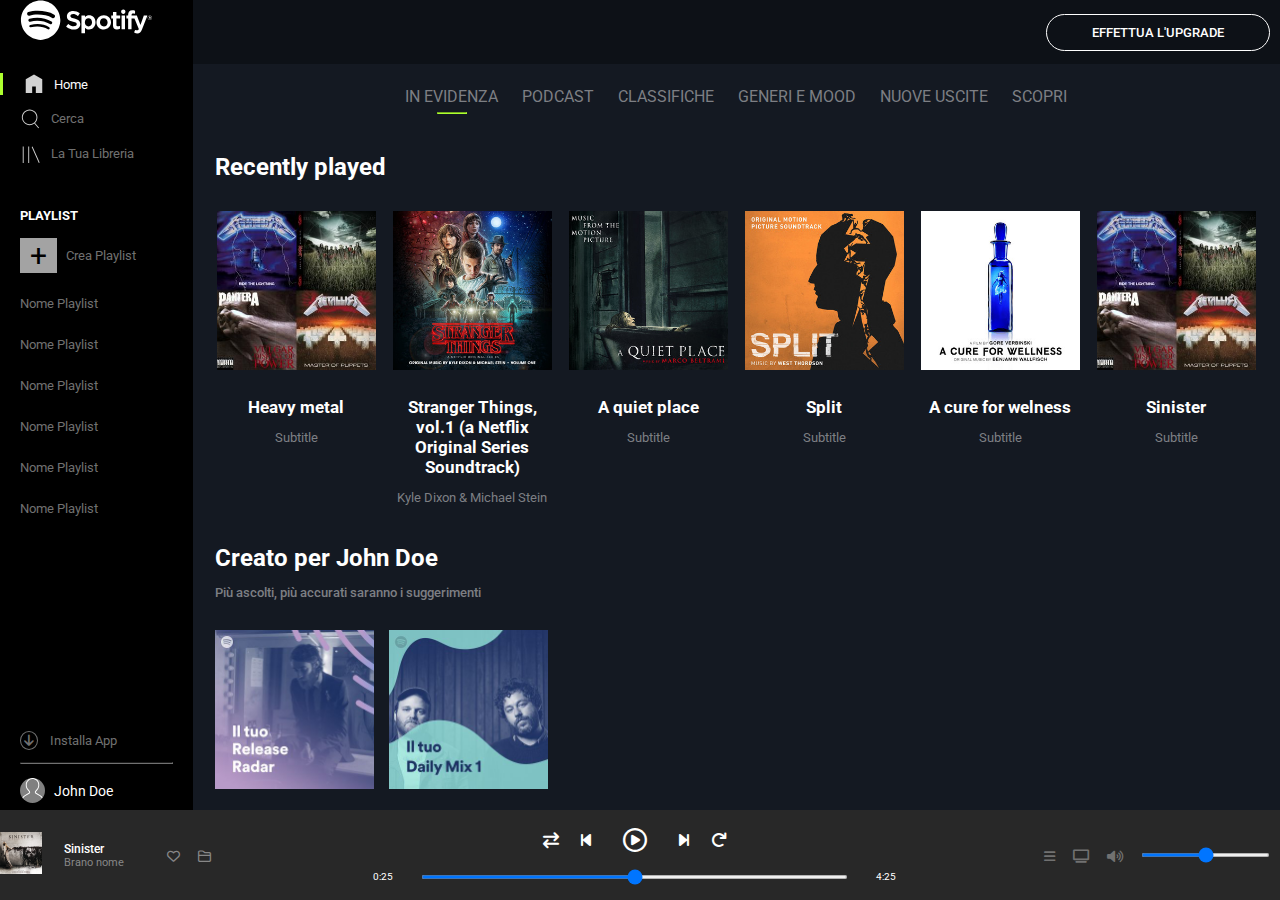
==== index.html @ 76e9d9fd "add Footer" ====
<!DOCTYPE html>
<html lang="en">

<head>
    <meta charset="UTF-8">
    <meta http-equiv="X-UA-Compatible" content="IE=edge">
    <meta name="viewport" content="width=device-width, initial-scale=1.0">
    <title>Spotify Web</title>
    <!-- css -->
    <link rel="stylesheet" href="./assets/css/style.css">
    <!-- google fonts -->
    <link rel="preconnect" href="https://fonts.googleapis.com">
    <link rel="preconnect" href="https://fonts.gstatic.com" crossorigin>
    <link href="https://fonts.googleapis.com/css2?family=Roboto:wght@400;500;700&display=swap" rel="stylesheet">
    <!-- font awesome -->
    <link rel="stylesheet" href="https://cdnjs.cloudflare.com/ajax/libs/font-awesome/6.0.0/css/all.min.css" integrity="sha512-9usAa10IRO0HhonpyAIVpjrylPvoDwiPUiKdWk5t3PyolY1cOd4DSE0Ga+ri4AuTroPR5aQvXU9xC6qOPnzFeg==" crossorigin="anonymous" referrerpolicy="no-referrer"
    />
</head>

<body>

    <main id="site_main" class="d-flex">
        <aside class="aside-left d-flex">
            <a class="logo m-b30 p-lr-20 p-t20" href="#">
                <img src="./assets/img/logo.svg" alt="Logo Spotify">
            </a>
            <!-- /.logo -->
            <nav class="left-nav m-b30 ">
                <a id="here" class="left-home p-lr-20 d-flex" href="#">
                    <img src="./assets/img/home.svg" alt="Image Home">
                    <span>Home</span>
                </a>
                <a class="left-search p-lr-20 d-flex" href="#">
                    <img src="./assets/img/search.svg" alt="Image Search">
                    <span>Cerca</span>
                </a>
                <a class="left-library p-lr-20 d-flex" href="#">
                    <img src="./assets/img/libreria.svg" alt="Image Search">
                    <span>La tua libreria</span>
                </a>
            </nav>
            <!-- /.nav-left m-b30 -->
            <section class="add-playlist p-lr-20 d-flex">
                <h3>Playlist</h3>
                <a class="plus d-flex" href="#">
                    <span class="plus-false">+</span>
                    <span>Crea Playlist</span>
                </a>
            </section>
            <!-- /.add-playlist -->
            <div class="playlist p-lr-20 d-flex">
                <a href="#" class="name-playlist">
                    Nome Playlist
                </a>
                <a href="#" class="name-playlist">
                    Nome Playlist
                </a>
                <a href="#" class="name-playlist">
                    Nome Playlist
                </a>
                <a href="#" class="name-playlist">
                    Nome Playlist
                </a>
                <a href="#" class="name-playlist">
                    Nome Playlist
                </a>
                <a href="#" class="name-playlist">
                    Nome Playlist
                </a>
            </div>
            <!-- /.playlist -->
            <div class="user p-lr-20">
                <div class="instal">
                    <a href="#">
                        <i class="fa-solid fa-arrow-down"></i>
                        <span>Installa app</span>
                    </a>
                </div>
                <!-- /.instal -->
                <hr>
                <div class="account d-flex">
                    <img src="./assets/img/profile.svg" alt="Immagine account">
                    <span id="account-name">John Doe</span>
                </div>
                <!-- /.account -->

            </div>
            <!-- /.user -->
        </aside>
        <!-- /#aside-left -->

        <div class="container d-flex">
            <div class="upgrade d-flex">
                <a class="btn-upgrade" href="#">
                    Effettua l'upgrade
                </a>
            </div>
            <!-- /.upgrade -->
            <nav class="nav-content d-flex">
                <a href="#" class="d-flex">
                    in evidenza
                    <hr class="hr-active">
                </a>
                <a href="#">podcast</a>
                <a href="#">classifiche</a>
                <a href="#">Generi e mood</a>
                <a href="#">nuove uscite</a>
                <a href="#">scopri</a>
            </nav>
            <!-- /.nav-content -->
            <div class="container-card">
                <section class="recently">
                    <h2>Recently played</h2>
                    <div class="cards d-flex">
                        <div class="card d-flex">
                            <a class="img-card">
                                <img src="./assets/img/metal_lifting.jpg" alt="Albums heavy Metal">
                            </a>
                            <h4>Heavy metal</h4>
                            <span class="artist">Subtitle</span>
                        </div>
                        <!-- /.card -->
                        <div class="card d-flex">
                            <a class="img-card">
                                <img src="./assets/img/stranger.jpeg" alt="Album Stranger things">
                            </a>
                            <h4>Stranger Things, vol.1 (a Netflix Original Series Soundtrack)</h4>
                            <span class="artist">Kyle Dixon & Michael Stein</span>
                        </div>
                        <!-- /.card -->
                        <div class="card d-flex">
                            <a class="img-card">
                                <img src="./assets/img/aquietplace.jpeg" alt="Album Quet place">
                            </a>
                            <h4>A quiet place</h4>
                            <span class="artist">Subtitle</span>
                        </div>
                        <!-- /.card -->
                        <div class="card d-flex">
                            <a class="img-card">
                                <img src="./assets/img/split.jpeg" alt="Album Split">
                            </a>
                            <h4>Split</h4>
                            <span class="artist">Subtitle</span>
                        </div>
                        <!-- /.card -->
                        <div class="card d-flex">
                            <a class="img-card">
                                <img src="./assets/img/cure.jpeg" alt="Albume A cure for Welness">
                            </a>
                            <h4>A cure for welness</h4>
                            <span class="artist">Subtitle</span>
                        </div>
                        <!-- /.card -->
                        <div class="card d-flex">
                            <a class="img-card">
                                <img src="./assets/img/metal_lifting.jpg" alt="Album Sinister">
                            </a>
                            <h4>Sinister</h4>
                            <span class="artist">Subtitle</span>
                        </div>
                        <!-- /.card -->
                    </div>
                    <!-- /.cards -->
                </section>
                <!-- /.recently -->
                <section class="for-you">
                    <h2>Creato per John Doe </h2>
                    <div class="description">Più ascolti, più accurati saranno i suggerimenti</div>
                    <!-- /.description -->
                    <div class="cards d-flex">
                        <div class="card d-flex">
                            <a class="img-card">
                                <img src="./assets/img/radar.jpeg" alt="Album Radar">
                            </a>
                            <h4>Release Radar</h4>
                        </div>
                        <!-- /.card -->
                        <div class="card d-flex">
                            <a class="img-card">
                                <img src="./assets/img/mixdaily.jpeg" alt="Album Daily mix">
                            </a>
                            <h4>Daily Mix 1</h4>
                        </div>
                        <!-- /.card -->
                    </div>
                    <!-- /.cards -->
                </section>
                <!-- /.for you -->
                <section class="artist">
                    <h2>Artisti più popolari </h2>
                    <div class="description">Più ascolti, più accurati saranno i suggerimenti</div>
                    <!-- /.description -->
                    <div class="cards d-flex">
                        <div class="card d-flex">
                            <a class="img-card">
                                <img src="./assets/img/youg.jpeg" alt="Album Lana del Rey">
                            </a>
                            <h4>Release Radar</h4>
                        </div>
                        <!-- /.card -->
                        <div class="card d-flex">
                            <a class="img-card">
                                <img src="./assets/img/einaudi.jpeg" alt="Album Ludovico Einaudi">
                            </a>
                            <h4>Daily Mix 1</h4>
                        </div>
                        <!-- /.card -->
                    </div>
                    <!-- /.cards -->
                </section>
                <!-- /.artist -->
            </div>
            <!-- /.container-card -->







        </div>
        <!-- /#container -->
    </main>
    <!-- /#site_main -->

    <footer id="site_footer" class="d-flex">
        <div class="left-album d-flex">
            <a href="#" class="img-album">
                <img src="./assets/img/sinister.jpeg" alt="Album sinister">
            </a>

            <div class="track-album">
                <a href="#" class="name-album">Sinister</a>
                <a href="#" class="track-name">Brano nome</a>
            </div>

            <div class="icon-album">
                <a href="#">
                    <i class="fa-regular fa-heart"></i>
                </a>
                <a href="#">
                    <i class="fa-regular fa-folder"></i>
                </a>

            </div>

        </div>
        <!-- /.album d-flex -->

        <div class="input-track d-flex">
            <div class="player d-flex">
                <a href="#">
                    <i class="fa-solid fa-arrow-right-arrow-left"></i>
                </a>
                <a href="#">
                    <i class="fa-solid fa-backward-step"></i>
                </a>
                <a href="#" class="play">
                    <i class="fa-regular fa-circle-play"></i>
                </a>
                <a href="#">
                    <i class="fa-solid fa-forward-step"></i>
                </a>
                <a href="#">
                    <i class="fa-solid fa-arrow-rotate-right"></i>
                </a>
            </div>
            <!-- /.player -->
            <div class="time d-flex">
                <span class="white">0:25</span>
                <input type="range" min="2" max="427">
                <span class="white">4:25</span>
            </div>
            <!-- /.time -->
        </div>
        <!-- /.input-track -->

        <div class="right-menu d-flex">
            <a href="#">
                <i class="fa-solid fa-bars"></i>
            </a>
            <a href="#">
                <i class="fa-solid fa-tv"></i>
            </a>
            <a href="#">
                <i class="fa-solid fa-volume-high"></i>
            </a>
            <input type="range" min="0" max="100">

        </div>
        <!-- /.audio-screen -->



    </footer>
    <!-- /#site_footer -->
</body>

</html>
---- assets/css/style.css ----
/* #region common */

* {
    margin: 0;
    padding: 0;
    box-sizing: border-box;
}

body {
    font-family: 'Roboto', sans-serif;
}

img {
    max-width: 100%;
}

a {
    text-decoration: none;
}

:root {
    --black: #000000;
    --white: #FFFFFF;
    --secondary-white: #FBFBFB;
    --bg-main: #141922;
    --bg-footer: #282828;
    --account-grey: #808080;
    --footer-grey: #878787;
    --dark-grey: #7D7F84;
    --mid-grey: #717171;
    --grey: #A3A3A3;
    --light-grey: #D2D2D2;
    --active-green: #ADFF2F;
    --range-bar: #5A5A5A;
    --ranged-bar: #C1C1C1;
}


/* #endregion common */


/* #region utility */

.d-flex {
    display: flex;
}

.m-b30 {
    margin-bottom: 30px;
}

.p-t20 {
    padding-top: 20px;
}

.p-lr-20 {
    padding: 0 20px;
}

.white {
    color: var(--white);
}


/* #endregion utility */


/* #region main */

#site_main {
    background-color: var(--bg-main);
    width: 100%;
    height: calc(100vh - 90px);
}


/* #region aside */

.aside-left {
    background-color: var(--black);
    font-size: 0.81rem;
    width: 227px;
    height: 100%;
    flex-direction: column;
    position: relative;
}

.aside-left h3 {
    color: var(--white);
    font-size: 0.813rem;
    text-transform: uppercase;
    margin-bottom: 15px;
}

.aside-left span {
    color: var(--mid-grey);
    margin-left: 0.56rem;
    text-transform: capitalize;
}


/* #region left-nav */

#here {
    border-left: 3px solid var(--active-green);
}

#here>img {
    color: var(--light-grey);
}

#here>span {
    color: var(--secondary-white);
}

.aside-left>.logo>img {
    width: auto;
    height: 2.5rem;
}

.left-nav {
    flex-direction: column;
}

.left-nav img {
    width: auto;
    height: 1.375rem;
}

.left-nav a {
    margin-bottom: 0.81rem;
    align-items: center;
    text-decoration: none;
}


/* #endregion left-nav */


/* #region playlist */

.add-playlist,
.playlist {
    flex-direction: column;
    text-transform: capitalize;
}

.add-playlist a,
.playlist a {
    color: var(--mid-grey);
    text-decoration: none;
}

.add-playlist>.plus {
    align-items: center;
    margin-bottom: 23px;
}

.add-playlist .plus-false {
    margin: 0;
    background-color: var(--grey);
    color: black;
    font-size: 1.875rem;
    padding: 0px 10px;
}

.playlist {
    overflow: auto;
}

.name-playlist {
    margin-bottom: 26px;
}


/* #endregion playlist */


/* #region user */

.user {
    align-self: stretch;
    margin-top: auto;
    padding-bottom: 7px;
}

.user hr {
    height: 1px;
    border-color: var(--mid-grey);
    margin: 12px 0 14px
}

.user .instal a>i {
    color: var(--mid-grey);
    border: 1px solid var(--mid-grey);
    border-radius: 50%;
    padding: 3px 3px 1px
}

.account {
    align-items: center;
}

#account-name {
    font-size: 0.875rem;
    color: var(--white);
}

.account img {
    height: 25px;
    width: 25px;
    background-color: var(--account-grey);
    border-radius: 50%;
}


/* #endregion user */


/* #endregion aside */


/* #region container */

.container {
    width: 100%;
    height: 100%;
    flex-direction: column;
}

.container a {
    color: var(--dark-grey);
}

.nav-content {
    margin-bottom: 39px;
    justify-content: center;
    column-gap: 24px;
    text-transform: uppercase;
}

.nav-content>a.d-flex {
    flex-direction: column;
}

.hr-active {
    border-color: var(--active-green);
    width: 30px;
    height: 2px;
    align-self: center;
    margin-top: 6px;
}

.container-card {
    padding: 0 22px;
    overflow-y: auto;
}

.container-card>section {
    margin-bottom: 39px;
}

.recently h2 {
    color: var(--white);
    font-size: 1.5rem;
    font-weight: 700;
    margin-bottom: 30px;
}

.cards {
    width: 100%;
    height: 100%;
    flex-wrap: wrap;
    justify-content: space-evenly;
    column-gap: 15px;
}

.card {
    width: calc(100% / 6 - 15px);
    flex-direction: column;
    align-items: center;
}

.card img {
    margin-bottom: 23px;
}

.card>h4 {
    color: var(--white);
    font-size: 1.063rem;
    font-weight: 700;
    margin-bottom: 13px;
    text-align: center;
}

.card>span {
    color: var(--dark-grey);
    font-size: 0.813rem;
}

.for-you>.cards,
.artist>.cards {
    justify-content: flex-start;
}

.for-you h2,
.artist h2 {
    color: var(--white);
    font-size: 1.5rem;
    font-weight: 700;
    margin-bottom: 13px;
}

.description {
    color: var(--dark-grey);
    font-size: 0.813rem;
    font-weight: 500;
    margin-bottom: 30px;
}

.artist .card img {
    border-radius: 50%;
}


/* #endregion container */


/* #region upgrade */

.upgrade {
    width: 100%;
    height: 93px;
    background-color: rgba(00, 00, 00, 0.3);
    padding: 10px;
    flex-direction: row-reverse;
    align-items: center;
    margin-bottom: 23px;
}

.upgrade>a {
    color: var(--white);
    text-decoration: none;
    text-transform: uppercase;
    border: 1px solid var(--white);
    border-radius: 25px;
    padding: 10px 45px;
    font-size: 0.813rem;
    font-weight: 500;
}


/* #endregion upgrade */


/* #endregion main */


/* #region footer */

#site_footer {
    background-color: var(--bg-footer);
    width: 100%;
    height: 90px;
    position: fixed;
    left: 0;
    bottom: 0;
    justify-content: space-between;
    align-items: center;
}


/* #endregion footer */


/* #region album */

.left-album {
    align-items: center;
    height: 100%;
}

.left-album img {
    width: auto;
    height: 42px;
    margin-right: 22px;
}

.left-album i {
    color: var(--footer-grey);
    font-size: 13px;
    margin-right: 14px;
}

.track-album {
    margin-right: 43px;
}

.track-album a {
    display: block
}

.left-album .name-album {
    color: var(--white);
    font-size: 0.75rem;
    font-weight: 500;
}

.left-album .track-name {
    color: var(--footer-grey);
    font-size: 0.688rem;
}


/* #endregion album */


/* #region input-track */

.input-track {
    height: 100%;
    flex-direction: column;
    justify-content: space-evenly;
    align-items: center;
}

.player {
    color: var(--white);
    column-gap: 22px;
    font-size: 1rem;
    align-items: center;
}

.player i {
    color: var(--white);
}

.player .play i {
    font-size: 1.5rem;
    margin: 0 10px;
}

.time {
    align-items: center;
}

.time span {
    font-size: 0.625rem;
}

.time input {
    width: 427px;
    height: 4px;
    margin: 0 28px;
    cursor: pointer;
    /* appearance: none; */
    /* background-color: var(--range-bar); */
    /* color: var(--ranged-bar); */
    border-radius: 10px;
}

.right-menu {
    height: 100%;
    padding-right: 10px;
    align-items: center;
}

.right-menu i {
    color: var(--mid-grey);
    margin-right: 18px;
    font-size: 13px;
}

.right-menu input {
    height: 4px;
}


/* input [type="range"]::-webkit-scrollbar {
    height: 4px;
    appearance: none;
}

input [type="range"]::-webkit-scrollbar-track {
    background-color: var(--account-grey);
    appearance: none;
}

input [type="range"]::-webkit-scrollbar-thumb {
    box-shadow: inset 0 0 6px rgba(0, 0, 0, 0.3);
    appearance: none;
} */


/* #endregion input-track */
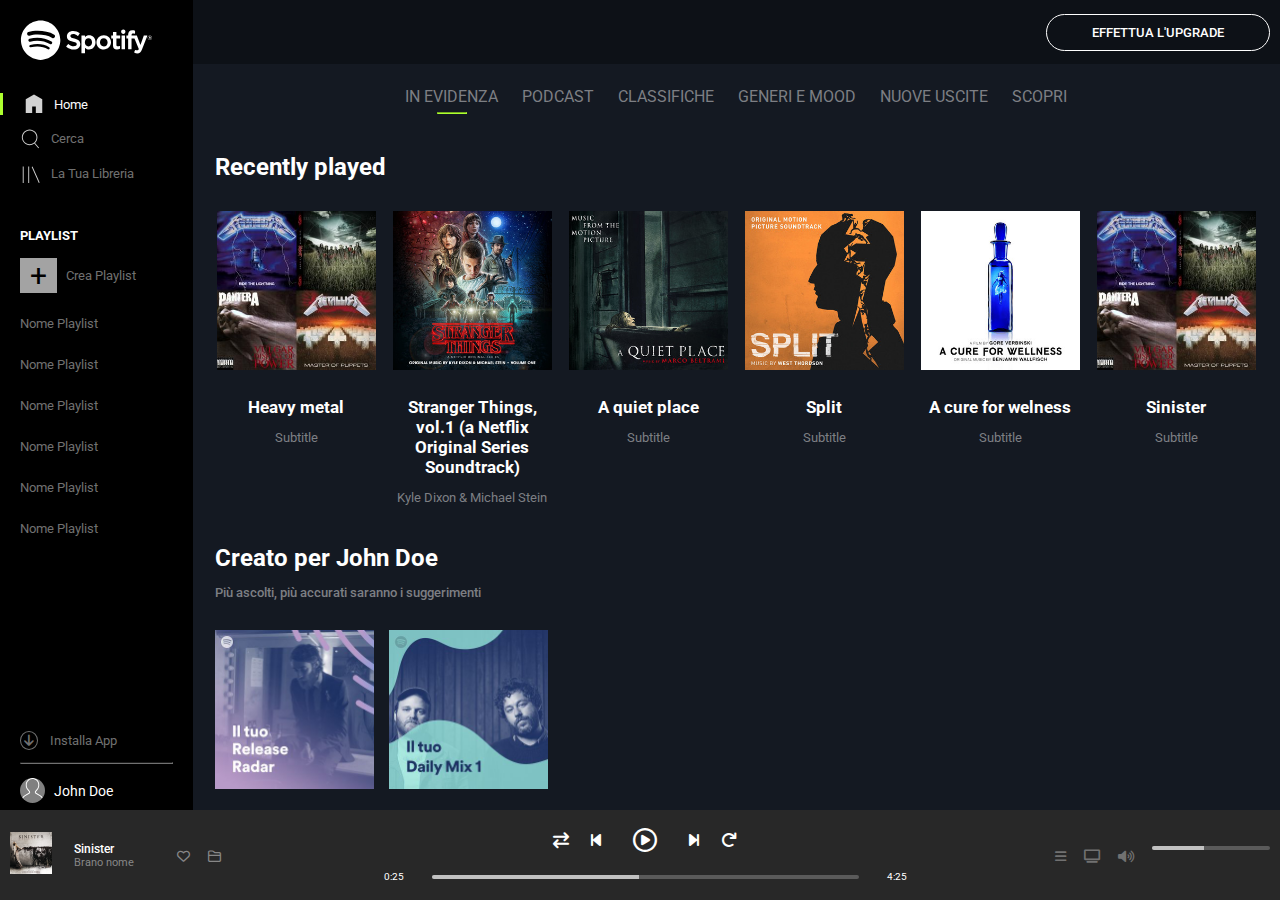
==== commit 4e2163a3: "Add card hover" ====
--- a/index.html
+++ b/index.html
@@ -21,7 +21,7 @@
 
     <main id="site_main" class="d-flex">
         <aside class="aside-left d-flex">
-            <a class="logo m-b30 p-lr-20 p-t20" href="#">
+            <a class="logo m-b30 p-lr-20 m-t20" href="#">
                 <img src="./assets/img/logo.svg" alt="Logo Spotify">
             </a>
             <!-- /.logo -->
@@ -115,6 +115,9 @@
                         <div class="card d-flex">
                             <a class="img-card">
                                 <img src="./assets/img/metal_lifting.jpg" alt="Albums heavy Metal">
+                                <div class="card-hover">
+                                    <i class="fa-regular fa-circle-play"></i>
+                                </div>
                             </a>
                             <h4>Heavy metal</h4>
                             <span class="artist">Subtitle</span>
@@ -123,6 +126,9 @@
                         <div class="card d-flex">
                             <a class="img-card">
                                 <img src="./assets/img/stranger.jpeg" alt="Album Stranger things">
+                                <div class="card-hover">
+                                    <i class="fa-regular fa-circle-play"></i>
+                                </div>
                             </a>
                             <h4>Stranger Things, vol.1 (a Netflix Original Series Soundtrack)</h4>
                             <span class="artist">Kyle Dixon & Michael Stein</span>
@@ -131,6 +137,9 @@
                         <div class="card d-flex">
                             <a class="img-card">
                                 <img src="./assets/img/aquietplace.jpeg" alt="Album Quet place">
+                                <div class="card-hover">
+                                    <i class="fa-regular fa-circle-play"></i>
+                                </div>
                             </a>
                             <h4>A quiet place</h4>
                             <span class="artist">Subtitle</span>
@@ -139,6 +148,9 @@
                         <div class="card d-flex">
                             <a class="img-card">
                                 <img src="./assets/img/split.jpeg" alt="Album Split">
+                                <div class="card-hover">
+                                    <i class="fa-regular fa-circle-play"></i>
+                                </div>
                             </a>
                             <h4>Split</h4>
                             <span class="artist">Subtitle</span>
@@ -147,6 +159,9 @@
                         <div class="card d-flex">
                             <a class="img-card">
                                 <img src="./assets/img/cure.jpeg" alt="Albume A cure for Welness">
+                                <div class="card-hover">
+                                    <i class="fa-regular fa-circle-play"></i>
+                                </div>
                             </a>
                             <h4>A cure for welness</h4>
                             <span class="artist">Subtitle</span>
@@ -155,6 +170,9 @@
                         <div class="card d-flex">
                             <a class="img-card">
                                 <img src="./assets/img/metal_lifting.jpg" alt="Album Sinister">
+                                <div class="card-hover">
+                                    <i class="fa-regular fa-circle-play"></i>
+                                </div>
                             </a>
                             <h4>Sinister</h4>
                             <span class="artist">Subtitle</span>
@@ -172,6 +190,9 @@
                         <div class="card d-flex">
                             <a class="img-card">
                                 <img src="./assets/img/radar.jpeg" alt="Album Radar">
+                                <div class="card-hover">
+                                    <i class="fa-regular fa-circle-play"></i>
+                                </div>
                             </a>
                             <h4>Release Radar</h4>
                         </div>
@@ -179,6 +200,9 @@
                         <div class="card d-flex">
                             <a class="img-card">
                                 <img src="./assets/img/mixdaily.jpeg" alt="Album Daily mix">
+                                <div class="card-hover">
+                                    <i class="fa-regular fa-circle-play"></i>
+                                </div>
                             </a>
                             <h4>Daily Mix 1</h4>
                         </div>
@@ -194,14 +218,20 @@
                     <div class="cards d-flex">
                         <div class="card d-flex">
                             <a class="img-card">
-                                <img src="./assets/img/youg.jpeg" alt="Album Lana del Rey">
+                                <img class="radius" src="./assets/img/youg.jpeg" alt="Album Lana del Rey">
+                                <div class="card-hover radius">
+                                    <i class="fa-regular fa-circle-play"></i>
+                                </div>
                             </a>
                             <h4>Release Radar</h4>
                         </div>
                         <!-- /.card -->
                         <div class="card d-flex">
                             <a class="img-card">
-                                <img src="./assets/img/einaudi.jpeg" alt="Album Ludovico Einaudi">
+                                <img class="radius" src="./assets/img/einaudi.jpeg" alt="Album Ludovico Einaudi">
+                                <div class="card-hover radius">
+                                    <i class="fa-regular fa-circle-play"></i>
+                                </div>
                             </a>
                             <h4>Daily Mix 1</h4>
                         </div>
@@ -212,13 +242,6 @@
                 <!-- /.artist -->
             </div>
             <!-- /.container-card -->
-
-
-
-
-
-
-
         </div>
         <!-- /#container -->
     </main>
@@ -269,7 +292,8 @@
             <!-- /.player -->
             <div class="time d-flex">
                 <span class="white">0:25</span>
-                <input type="range" min="2" max="427">
+                <div class="timeline"></div>
+                <input class="range" type="range" min="2" max="427">
                 <span class="white">4:25</span>
             </div>
             <!-- /.time -->
@@ -286,7 +310,7 @@
             <a href="#">
                 <i class="fa-solid fa-volume-high"></i>
             </a>
-            <input type="range" min="0" max="100">
+            <input class="range" type="range" min="0" max="100">
 
         </div>
         <!-- /.audio-screen -->
--- a/assets/css/style.css
+++ b/assets/css/style.css
@@ -49,8 +49,8 @@
     margin-bottom: 30px;
 }
 
-.p-t20 {
-    padding-top: 20px;
+.m-t20 {
+    margin-top: 20px;
 }
 
 .p-lr-20 {
@@ -59,6 +59,10 @@
 
 .white {
     color: var(--white);
+}
+
+.radius {
+    border-radius: 50%;
 }
 
 
@@ -281,10 +285,6 @@
     align-items: center;
 }
 
-.card img {
-    margin-bottom: 23px;
-}
-
 .card>h4 {
     color: var(--white);
     font-size: 1.063rem;
@@ -316,10 +316,6 @@
     font-size: 0.813rem;
     font-weight: 500;
     margin-bottom: 30px;
-}
-
-.artist .card img {
-    border-radius: 50%;
 }
 
 
@@ -353,6 +349,37 @@
 /* #endregion upgrade */
 
 
+/* #regione hover */
+
+.card a {
+    position: relative;
+    display: block;
+    margin-bottom: 23px;
+}
+
+.card-hover {
+    display: flex;
+    color: white;
+    font-size: 40px;
+    background-color: rgba(00, 00, 00, 0.4);
+    position: absolute;
+    top: 0;
+    left: 0;
+    width: 100%;
+    height: 100%;
+    visibility: hidden;
+    justify-content: center;
+    align-items: center;
+}
+
+.card:hover .card-hover {
+    visibility: visible;
+}
+
+
+/* #endregione hover */
+
+
 /* #endregion main */
 
 
@@ -362,6 +389,7 @@
     background-color: var(--bg-footer);
     width: 100%;
     height: 90px;
+    padding: 0 10px;
     position: fixed;
     left: 0;
     bottom: 0;
@@ -448,18 +476,37 @@
     font-size: 0.625rem;
 }
 
+.timeline {
+    width: 100%;
+    position: absolute;
+}
+
 .time input {
     width: 427px;
+    margin: 0 28px;
+}
+
+.range {
+    width: 100%;
     height: 4px;
-    margin: 0 28px;
-    cursor: pointer;
-    /* appearance: none; */
-    /* background-color: var(--range-bar); */
-    /* color: var(--ranged-bar); */
-    border-radius: 10px;
-}
-
-.right-menu {
+    -webkit-appearance: none;
+    background: #5A5A5A;
+    outline: none;
+    border-radius: 15px;
+    overflow: hidden;
+    box-shadow: inset 10 10 10px rgba(0, 0, 0, 1);
+}
+
+.range::-webkit-slider-thumb {
+    -webkit-appearance: none;
+    width: 0px;
+    height: 0px;
+    border-radius: 50%;
+    border: 4px solid trasparent;
+    box-shadow: -407px 0 0 400px #C1C1C1;
+}
+
+.range::-webkit-slider-runnable-track .right-menu {
     height: 100%;
     padding-right: 10px;
     align-items: center;
@@ -472,24 +519,8 @@
 }
 
 .right-menu input {
-    height: 4px;
-}
-
-
-/* input [type="range"]::-webkit-scrollbar {
-    height: 4px;
-    appearance: none;
-}
-
-input [type="range"]::-webkit-scrollbar-track {
-    background-color: var(--account-grey);
-    appearance: none;
-}
-
-input [type="range"]::-webkit-scrollbar-thumb {
-    box-shadow: inset 0 0 6px rgba(0, 0, 0, 0.3);
-    appearance: none;
-} */
+    width: 118px;
+}
 
 
 /* #endregion input-track */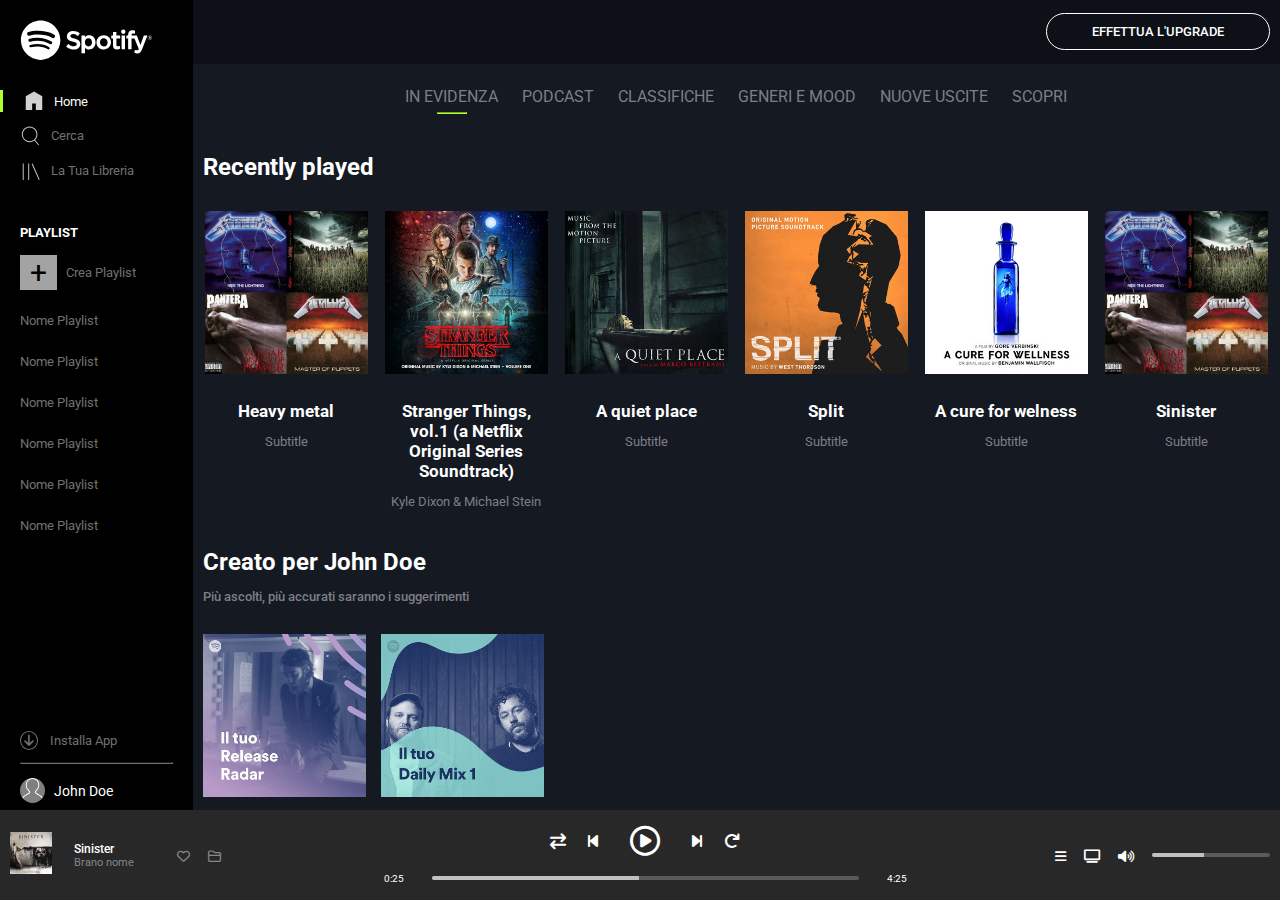
==== commit b54aa2bb: "Add responsive" ====
--- a/index.html
+++ b/index.html
@@ -22,7 +22,10 @@
     <main id="site_main" class="d-flex">
         <aside class="aside-left d-flex">
             <a class="logo m-b30 p-lr-20 m-t20" href="#">
-                <img src="./assets/img/logo.svg" alt="Logo Spotify">
+                <div class="logo-img">
+
+                </div>
+
             </a>
             <!-- /.logo -->
             <nav class="left-nav m-b30 ">
--- a/assets/css/style.css
+++ b/assets/css/style.css
@@ -87,6 +87,7 @@
     height: 100%;
     flex-direction: column;
     position: relative;
+    transition: 1s;
 }
 
 .aside-left h3 {
@@ -117,9 +118,12 @@
     color: var(--secondary-white);
 }
 
-.aside-left>.logo>img {
+.aside-left>.logo>.logo-img {
     width: auto;
     height: 2.5rem;
+    background-image: url(./../img/logo.svg);
+    background-repeat: no-repeat;
+    background-position: cover;
 }
 
 .left-nav {
@@ -136,6 +140,30 @@
     align-items: center;
     text-decoration: none;
 }
+
+
+/* #region hover */
+
+.aside-left a:hover {
+    color: white;
+    filter: brightness(2);
+}
+
+.left-nav a:hover {
+    color: white;
+    filter: brightness(50);
+}
+
+.left-nav a.plus:hover {
+    filter: brightness(2);
+}
+
+.instal a:hover {
+    filter: brightness(50);
+}
+
+
+/* #endregion hover */
 
 
 /* #endregion left-nav */
@@ -235,91 +263,6 @@
 .container a {
     color: var(--dark-grey);
 }
-
-.nav-content {
-    margin-bottom: 39px;
-    justify-content: center;
-    column-gap: 24px;
-    text-transform: uppercase;
-}
-
-.nav-content>a.d-flex {
-    flex-direction: column;
-}
-
-.hr-active {
-    border-color: var(--active-green);
-    width: 30px;
-    height: 2px;
-    align-self: center;
-    margin-top: 6px;
-}
-
-.container-card {
-    padding: 0 22px;
-    overflow-y: auto;
-}
-
-.container-card>section {
-    margin-bottom: 39px;
-}
-
-.recently h2 {
-    color: var(--white);
-    font-size: 1.5rem;
-    font-weight: 700;
-    margin-bottom: 30px;
-}
-
-.cards {
-    width: 100%;
-    height: 100%;
-    flex-wrap: wrap;
-    justify-content: space-evenly;
-    column-gap: 15px;
-}
-
-.card {
-    width: calc(100% / 6 - 15px);
-    flex-direction: column;
-    align-items: center;
-}
-
-.card>h4 {
-    color: var(--white);
-    font-size: 1.063rem;
-    font-weight: 700;
-    margin-bottom: 13px;
-    text-align: center;
-}
-
-.card>span {
-    color: var(--dark-grey);
-    font-size: 0.813rem;
-}
-
-.for-you>.cards,
-.artist>.cards {
-    justify-content: flex-start;
-}
-
-.for-you h2,
-.artist h2 {
-    color: var(--white);
-    font-size: 1.5rem;
-    font-weight: 700;
-    margin-bottom: 13px;
-}
-
-.description {
-    color: var(--dark-grey);
-    font-size: 0.813rem;
-    font-weight: 500;
-    margin-bottom: 30px;
-}
-
-
-/* #endregion container */
 
 
 /* #region upgrade */
@@ -343,13 +286,112 @@
     padding: 10px 45px;
     font-size: 0.813rem;
     font-weight: 500;
+    transition: 0.5s;
+}
+
+.upgrade>a:hover {
+    transform: scale(1.04);
+}
+
+.hr-active {
+    border-color: var(--active-green);
+    width: 30px;
+    height: 2px;
+    align-self: center;
+    margin-top: 6px;
 }
 
 
 /* #endregion upgrade */
 
-
-/* #regione hover */
+.nav-content {
+    margin-bottom: 39px;
+    justify-content: center;
+    column-gap: 24px;
+    text-transform: uppercase;
+}
+
+.nav-content>a.d-flex {
+    flex-direction: column;
+}
+
+.container-card {
+    padding: 0 10px 0 10px;
+    overflow-y: auto;
+}
+
+.container-card>section {
+    margin-bottom: 39px;
+}
+
+.recently {
+    width: 100%;
+}
+
+.recently h2 {
+    color: var(--white);
+    font-size: 1.5rem;
+    font-weight: 700;
+    margin-bottom: 30px;
+}
+
+.cards {
+    width: 100%;
+    height: 100%;
+    flex-wrap: wrap;
+    justify-content: space-evenly;
+    column-gap: 15px;
+}
+
+.card {
+    width: calc(100% / 6 - 15px);
+    flex-direction: column;
+    align-items: center;
+}
+
+.card>h4 {
+    color: var(--white);
+    font-size: 1.063rem;
+    font-weight: 700;
+    margin-bottom: 13px;
+    text-align: center;
+}
+
+.card>span {
+    color: var(--dark-grey);
+    font-size: 0.813rem;
+    text-align: center;
+}
+
+.for-you>.cards,
+.artist>.cards {
+    justify-content: flex-start;
+}
+
+.for-you h2,
+.artist h2 {
+    color: var(--white);
+    font-size: 1.5rem;
+    font-weight: 700;
+    margin-bottom: 13px;
+}
+
+.description {
+    color: var(--dark-grey);
+    font-size: 0.813rem;
+    font-weight: 500;
+    margin-bottom: 30px;
+}
+
+
+/* #endregion container */
+
+
+/* #region hover */
+
+.container a:hover {
+    color: var(--white);
+}
 
 .card a {
     position: relative;
@@ -360,7 +402,7 @@
 .card-hover {
     display: flex;
     color: white;
-    font-size: 40px;
+    font-size: 80px;
     background-color: rgba(00, 00, 00, 0.4);
     position: absolute;
     top: 0;
@@ -377,7 +419,7 @@
 }
 
 
-/* #endregione hover */
+/* #endregion hover */
 
 
 /* #endregion main */
@@ -398,9 +440,6 @@
 }
 
 
-/* #endregion footer */
-
-
 /* #region album */
 
 .left-album {
@@ -409,7 +448,7 @@
 }
 
 .left-album img {
-    width: auto;
+    width: 42;
     height: 42px;
     margin-right: 22px;
 }
@@ -464,8 +503,9 @@
 }
 
 .player .play i {
-    font-size: 1.5rem;
+    font-size: 1.88rem;
     margin: 0 10px;
+    transition: 0.5s;
 }
 
 .time {
@@ -484,6 +524,16 @@
 .time input {
     width: 427px;
     margin: 0 28px;
+}
+
+.right-menu i {
+    color: var(--white);
+    margin-right: 18px;
+    font-size: 13px;
+}
+
+.right-menu input {
+    width: 118px;
 }
 
 .range {
@@ -495,6 +545,7 @@
     border-radius: 15px;
     overflow: hidden;
     box-shadow: inset 10 10 10px rgba(0, 0, 0, 1);
+    align-self: center;
 }
 
 .range::-webkit-slider-thumb {
@@ -512,15 +563,377 @@
     align-items: center;
 }
 
-.right-menu i {
-    color: var(--mid-grey);
-    margin-right: 18px;
-    font-size: 13px;
-}
-
-.right-menu input {
-    width: 118px;
-}
-
-
-/* #endregion input-track */+.range:hover::-webkit-slider-thumb {
+    -webkit-appearance: none;
+    width: 0;
+    height: 0;
+    border-radius: 50%;
+    border: 0px solid trasparent;
+    box-shadow: -400px 0 0 400px #10b510;
+}
+
+
+/* #endregion input-track */
+
+
+/* #region hover */
+
+.left-album a:hover {
+    color: var(--white);
+    filter: brightness(2);
+}
+
+.range:hover::-webkit-slider-thumb {
+    -webkit-appearance: none;
+    width: 0;
+    height: 0;
+    border-radius: 50%;
+    border: 0px solid trasparent;
+    box-shadow: -400px 0 0 400px var(--active-green);
+}
+
+.player a.play:hover i {
+    transform: scale(1.2);
+}
+
+
+/* #endregion hover */
+
+
+/* #endregion footer */
+
+@media screen and (max-width:1200px) {
+    .nav-content {
+        padding: 0 15px;
+        margin-bottom: 39px;
+        justify-content: center;
+        flex-wrap: wrap;
+        gap: 15px 24px;
+        text-transform: uppercase;
+    }
+    .track-album {
+        margin-right: 10px;
+    }
+    .time input {
+        width: 400px;
+        margin: 0 20px;
+    }
+    .right-menu input {
+        width: 100px;
+    }
+    .cards {
+        width: 100%;
+        height: 100%;
+        flex-wrap: wrap;
+        justify-content: flex-start;
+        row-gap: 30px;
+    }
+    .card {
+        width: calc(100% / 5 - 15px);
+    }
+}
+
+@media screen and (max-width:1100px) {
+    .nav-content {
+        padding: 0 15px;
+        margin-bottom: 39px;
+        justify-content: center;
+        flex-wrap: wrap;
+        gap: 15px 24px;
+        text-transform: uppercase;
+    }
+    .track-album {
+        margin-right: 10px;
+    }
+    .time input {
+        width: 250px;
+        margin: 0 20px;
+    }
+    .right-menu input {
+        width: 80px;
+    }
+    .cards {
+        width: 100%;
+        height: 100%;
+        flex-wrap: wrap;
+        justify-content: flex-start;
+        column-gap: 15px;
+        row-gap: 30px;
+    }
+    .card {
+        width: calc(100% / 4 - 15px);
+        flex-direction: column;
+        align-items: center;
+    }
+}
+
+@media screen and (max-width:800px) {
+    .container-card {
+        padding: 0 14px;
+    }
+    .card {
+        width: calc(100% / 4 - 15px);
+    }
+    .icon-album {
+        display: flex;
+        flex-direction: column;
+        margin-left: 10px;
+    }
+    .player {
+        color: var(--white);
+        column-gap: 15px;
+        font-size: 1rem;
+        align-items: center;
+    }
+    .time input {
+        width: 200px;
+        margin: 0 20px;
+    }
+    .right-menu input {
+        width: 65px;
+    }
+}
+
+@media screen and (max-width:768px) {
+    .container-card {
+        padding: 0 12px;
+    }
+    .card {
+        width: calc(100% / 3 - 15px);
+    }
+}
+
+@media screen and (max-width:660px) {
+    .container-card {
+        padding: 0 8px;
+    }
+    .recently h2 {
+        font-size: 1.3;
+    }
+    .card>h4 {
+        font-size: 0.85rem;
+        text-align: center;
+    }
+    .for-you h2,
+    .artist h2,
+    .card>span {
+        font-size: 0.79rem;
+    }
+    .description {
+        font-size: 0.79rem;
+    }
+    .player {
+        font-size: 1rem;
+        align-items: center;
+    }
+    .time input {
+        width: 140px;
+        margin: 0 10px;
+    }
+    .right-menu input {
+        width: 60px;
+    }
+    .right-menu i {
+        margin-right: 10px;
+    }
+}
+
+@media screen and (max-width:568px) {
+    .card {
+        width: calc(100% / 2 - 8px);
+    }
+    .left-album img {
+        margin-right: 12px;
+    }
+    .icon-album {
+        margin-left: 7px;
+    }
+    .left-album i {
+        margin-right: 0;
+    }
+}
+
+@media screen and (max-width:540px) {
+    .left-album img {
+        margin-right: 10px;
+    }
+    .track-album {
+        display: flex;
+        flex-direction: column;
+        flex-wrap: wrap;
+        margin-right: 5px;
+    }
+    .icon-album {
+        margin-left: 0px;
+    }
+    .left-album i {
+        margin-right: 0;
+    }
+    .time input {
+        width: 100px;
+        margin: 0 10px;
+    }
+    .right-menu input {
+        width: 60px;
+    }
+}
+
+@media screen and (max-width:480px) {
+    .p-lr-20 {
+        padding: 0 0;
+    }
+    .m-b30 {
+        margin-bottom: 5px;
+    }
+    .m-t20 {
+        margin-top: 0;
+    }
+    #here {
+        border: none;
+    }
+    .aside-left {
+        width: 50px;
+        height: 100%;
+        transition: 1s;
+        padding: 10px;
+        align-items: center;
+    }
+    .aside-left>.logo>.logo-img {
+        width: 1.5rem;
+        height: 1.5rem;
+        background-image: url(./../img/logo-small.svg);
+        margin-bottom: 15px;
+    }
+    .left-nav span {
+        display: none;
+    }
+    .add-playlist {
+        display: none;
+    }
+    .playlist {
+        display: none;
+    }
+    .instal span {
+        display: none;
+    }
+    .instal {
+        display: flex;
+        justify-content: center;
+        font-size: 11px;
+        margin-bottom: 8px;
+    }
+    .account span {
+        display: none;
+    }
+    .account {
+        display: flex;
+        justify-content: center;
+    }
+    .user hr {
+        display: none;
+    }
+    .nav-content {
+        padding: 0 5px;
+        margin-bottom: 25px;
+        justify-content: center;
+        flex-wrap: wrap;
+        gap: 10px 6px;
+        font-size: 10px;
+        text-transform: uppercase;
+    }
+    .hr-active {
+        border-color: var(--active-green);
+        width: 30px;
+        height: 2px;
+        align-self: center;
+        margin-top: 3px;
+    }
+    .upgrade>a {
+        font-size: 0.6rem;
+        padding: 7px 15px;
+    }
+    .container-card {
+        padding: 0 8px;
+    }
+    .recently h2 {
+        font-size: 1rem;
+        margin-bottom: 20px;
+    }
+    .cards {
+        row-gap: 15px;
+    }
+    .card a {
+        position: relative;
+        display: block;
+        margin-bottom: 8px;
+    }
+    .card>h4 {
+        font-size: 0.65rem;
+        margin-bottom: 7px;
+    }
+    .card>span {
+        color: var(--dark-grey);
+        font-size: 0.6rem;
+        text-align: center;
+    }
+    .for-you>.cards,
+    .artist>.cards {
+        justify-content: flex-start;
+    }
+    .for-you h2,
+    .artist h2 {
+        color: var(--white);
+        font-size: 1rem;
+        font-weight: 700;
+        margin-bottom: 5px;
+    }
+    .description {
+        color: var(--dark-grey);
+        font-size: 0.75rem;
+        font-weight: 500;
+        margin-bottom: 20px;
+    }
+    #site_footer {
+        padding: 0;
+    }
+    .left-album .name-album {
+        color: var(--white);
+        font-size: 0.6rem;
+        font-weight: 500;
+    }
+    .left-album {
+        column-gap: 5px;
+    }
+    .left-album img {
+        display: none;
+    }
+    .track-album {
+        display: flex;
+        flex-direction: column;
+        flex-wrap: wrap;
+        margin-right: 5px;
+        line-height: 14px;
+    }
+    .player {
+        color: var(--white);
+        column-gap: 10px;
+        font-size: .75rem;
+        align-items: center;
+    }
+    .player .play i {
+        font-size: 1.2rem;
+        margin: 0 10px;
+        transition: 0.5s;
+    }
+    .time input {
+        width: 75px;
+        margin: 0 10px;
+    }
+    .right-menu input {
+        width: 40px;
+    }
+    .right-menu>a:nth-child(1),
+    .right-menu>a:nth-child(2) {
+        display: none;
+    }
+}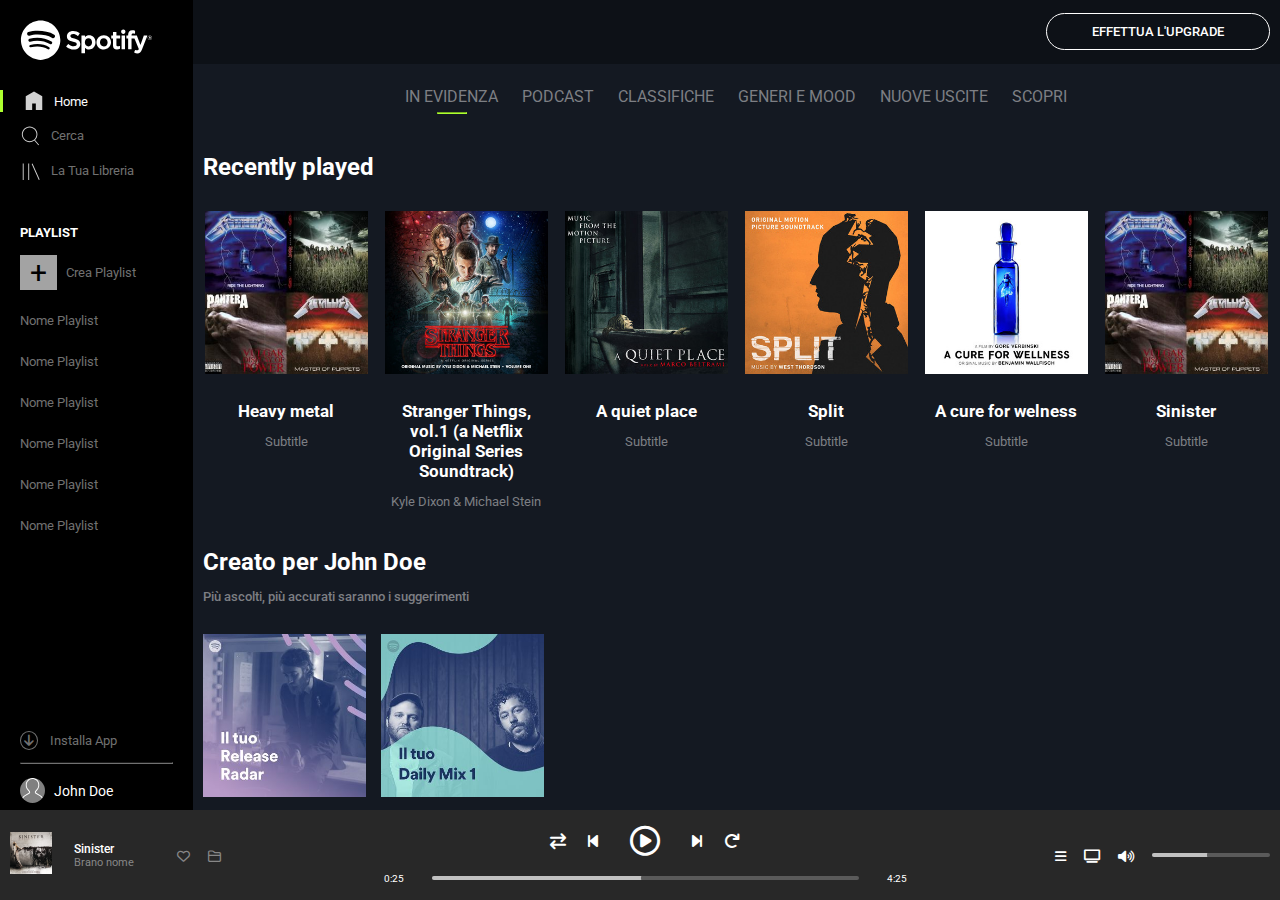
==== commit 49793fd1: "Code Review" ====
--- a/index.html
+++ b/index.html
@@ -1,5 +1,5 @@
 <!DOCTYPE html>
-<html lang="en">
+<html lang="it">
 
 <head>
     <meta charset="UTF-8">
--- a/assets/css/style.css
+++ b/assets/css/style.css
@@ -123,7 +123,6 @@
     height: 2.5rem;
     background-image: url(./../img/logo.svg);
     background-repeat: no-repeat;
-    background-position: cover;
 }
 
 .left-nav {
@@ -448,7 +447,7 @@
 }
 
 .left-album img {
-    width: 42;
+    width: 42px;
     height: 42px;
     margin-right: 22px;
 }
@@ -553,7 +552,7 @@
     width: 0px;
     height: 0px;
     border-radius: 50%;
-    border: 4px solid trasparent;
+    border: 4px solid transparent;
     box-shadow: -407px 0 0 400px #C1C1C1;
 }
 
@@ -568,7 +567,7 @@
     width: 0;
     height: 0;
     border-radius: 50%;
-    border: 0px solid trasparent;
+    border: 0px solid transparent;
     box-shadow: -400px 0 0 400px #10b510;
 }
 
@@ -588,7 +587,7 @@
     width: 0;
     height: 0;
     border-radius: 50%;
-    border: 0px solid trasparent;
+    border: 0px solid transparent;
     box-shadow: -400px 0 0 400px var(--active-green);
 }
 
@@ -704,11 +703,15 @@
 }
 
 @media screen and (max-width:660px) {
+    .nav-content {
+        font-size: 14px;
+        gap: 10px 18px;
+    }
     .container-card {
         padding: 0 8px;
     }
     .recently h2 {
-        font-size: 1.3;
+        font-size: 1.3rem;
     }
     .card>h4 {
         font-size: 0.85rem;
@@ -754,6 +757,10 @@
 }
 
 @media screen and (max-width:540px) {
+    .nav-content {
+        font-size: 13px;
+        gap: 10px 15px;
+    }
     .left-album img {
         margin-right: 10px;
     }
@@ -838,7 +845,7 @@
         justify-content: center;
         flex-wrap: wrap;
         gap: 10px 6px;
-        font-size: 10px;
+        font-size: 11px;
         text-transform: uppercase;
     }
     .hr-active {
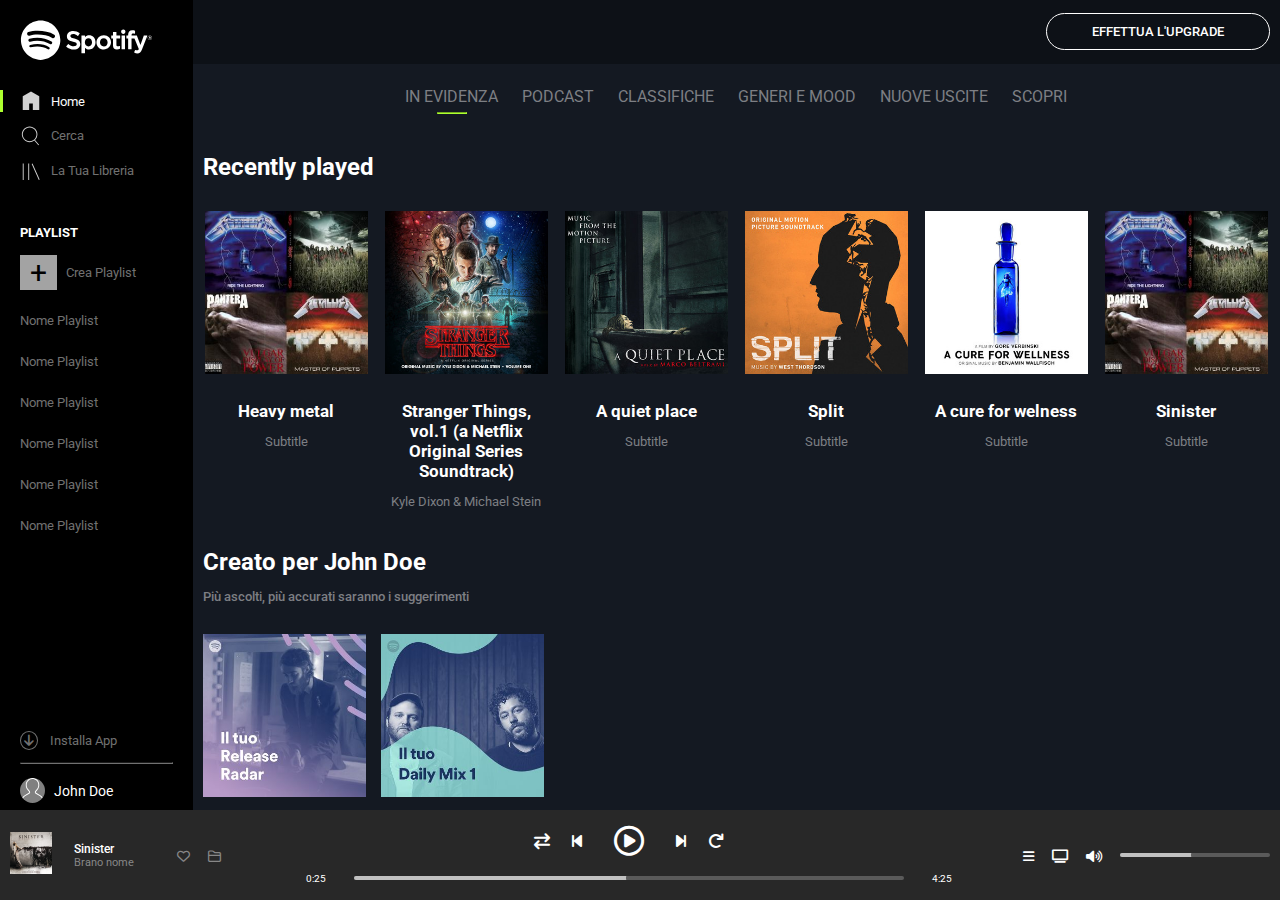
==== commit c977b188: "Add responsive min and max width" ====
--- a/index.html
+++ b/index.html
@@ -18,18 +18,15 @@
 </head>
 
 <body>
-
     <main id="site_main" class="d-flex">
         <aside class="aside-left d-flex">
             <a class="logo m-b30 p-lr-20 m-t20" href="#">
                 <div class="logo-img">
-
                 </div>
-
             </a>
             <!-- /.logo -->
             <nav class="left-nav m-b30 ">
-                <a id="here" class="left-home p-lr-20 d-flex" href="#">
+                <a id="here" class="left-home p-l-17 d-flex" href="#">
                     <img src="./assets/img/home.svg" alt="Image Home">
                     <span>Home</span>
                 </a>
--- a/assets/css/style.css
+++ b/assets/css/style.css
@@ -8,6 +8,11 @@
 
 body {
     font-family: 'Roboto', sans-serif;
+    max-width: 2000px;
+}
+
+footer {
+    max-width: 2000px;
 }
 
 img {
@@ -53,6 +58,10 @@
     margin-top: 20px;
 }
 
+.p-l-17 {
+    padding: 0 17px;
+}
+
 .p-lr-20 {
     padding: 0 20px;
 }
@@ -407,7 +416,7 @@
     top: 0;
     left: 0;
     width: 100%;
-    height: 100%;
+    height: 98%;
     visibility: hidden;
     justify-content: center;
     align-items: center;
@@ -521,7 +530,7 @@
 }
 
 .time input {
-    width: 427px;
+    width: 550px;
     margin: 0 28px;
 }
 
@@ -532,7 +541,7 @@
 }
 
 .right-menu input {
-    width: 118px;
+    width: 150px;
 }
 
 .range {
@@ -601,6 +610,16 @@
 
 /* #endregion footer */
 
+@media screen and (min-width: 1500px) {
+    .time input {
+        width: 700px;
+        margin: 0 20px;
+    }
+    .right-menu input {
+        width: 200px;
+    }
+}
+
 @media screen and (max-width:1200px) {
     .nav-content {
         padding: 0 15px;
@@ -710,6 +729,9 @@
     .container-card {
         padding: 0 8px;
     }
+    .card-hover {
+        font-size: 60px;
+    }
     .recently h2 {
         font-size: 1.3rem;
     }
@@ -730,11 +752,11 @@
         align-items: center;
     }
     .time input {
-        width: 140px;
+        width: 160px;
         margin: 0 10px;
     }
     .right-menu input {
-        width: 60px;
+        width: 70px;
     }
     .right-menu i {
         margin-right: 10px;
@@ -777,7 +799,7 @@
         margin-right: 0;
     }
     .time input {
-        width: 100px;
+        width: 110px;
         margin: 0 10px;
     }
     .right-menu input {
@@ -786,8 +808,11 @@
 }
 
 @media screen and (max-width:480px) {
+    .p-l-17 {
+        padding: 0;
+    }
     .p-lr-20 {
-        padding: 0 0;
+        padding: 0;
     }
     .m-b30 {
         margin-bottom: 5px;
@@ -914,6 +939,9 @@
     .left-album img {
         display: none;
     }
+    .left-album .icon-album {
+        display: none;
+    }
     .track-album {
         display: flex;
         flex-direction: column;
@@ -933,14 +961,50 @@
         transition: 0.5s;
     }
     .time input {
-        width: 75px;
+        width: 90px;
         margin: 0 10px;
     }
     .right-menu input {
-        width: 40px;
+        width: 50px;
     }
     .right-menu>a:nth-child(1),
     .right-menu>a:nth-child(2) {
         display: none;
     }
+}
+
+@media screen and (max-width:380px) {
+    .nav-content {
+        font-size: 9px;
+        gap: 4px 6px;
+        padding-top: 10px;
+    }
+    .recently {
+        justify-content: flex-start;
+    }
+    .cards {
+        justify-content: center;
+    }
+    .card {
+        width: calc(80%);
+        margin-bottom: 10px;
+    }
+    .card a {
+        position: relative;
+        display: block;
+        margin-bottom: 0;
+    }
+    .card>h4 {
+        font-size: 0.72rem;
+        margin-bottom: 5px;
+    }
+}
+
+@media screen and (max-height: 400px) {
+    .upgrade {
+        display: none;
+    }
+    .nav-content {
+        padding-top: 10px;
+    }
 }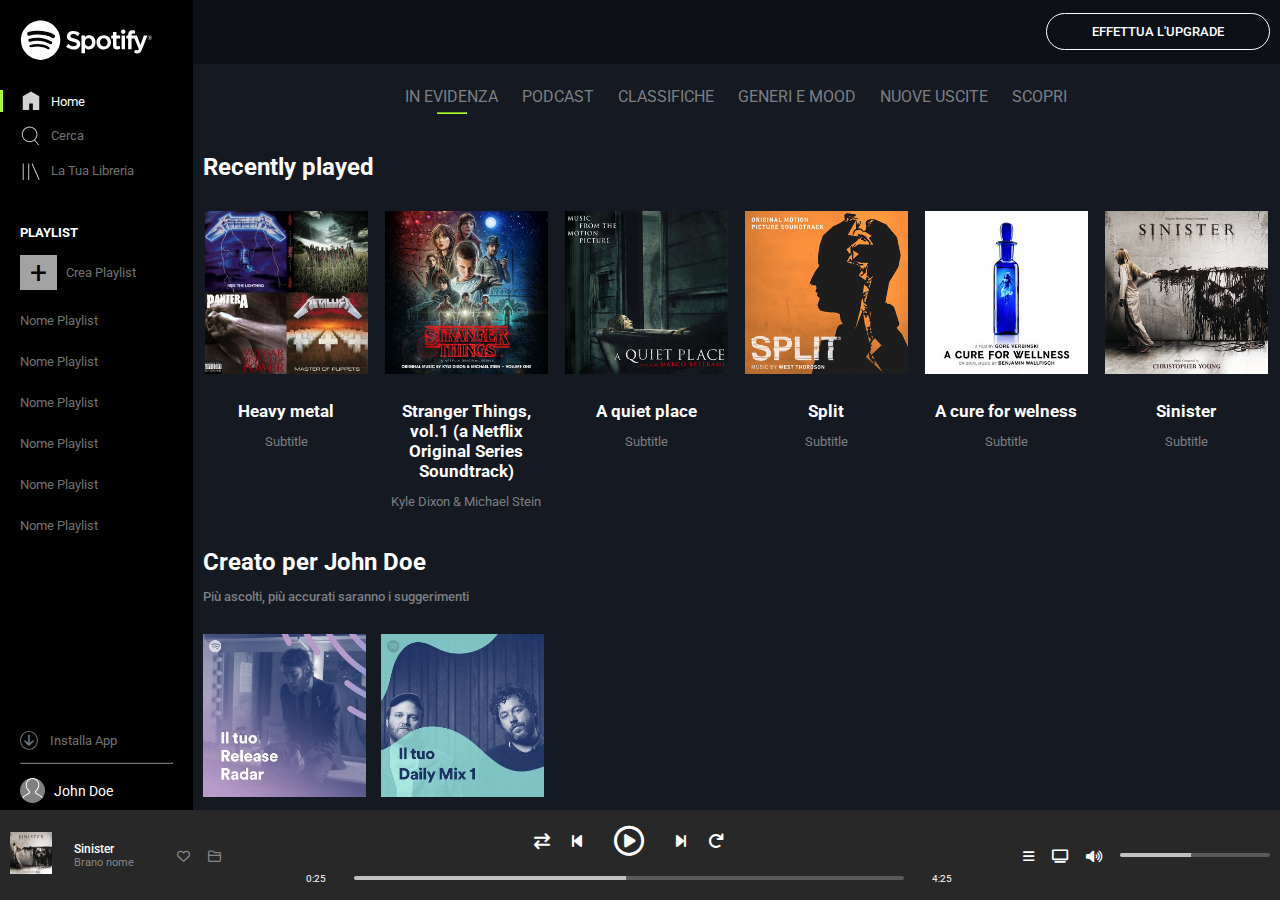
==== commit dcdc9cb8: "fix photo sinister album" ====
--- a/index.html
+++ b/index.html
@@ -169,7 +169,7 @@
                         <!-- /.card -->
                         <div class="card d-flex">
                             <a class="img-card">
-                                <img src="./assets/img/metal_lifting.jpg" alt="Album Sinister">
+                                <img src="./assets/img/sinister.jpeg" alt="Album Sinister">
                                 <div class="card-hover">
                                     <i class="fa-regular fa-circle-play"></i>
                                 </div>
--- a/assets/css/style.css
+++ b/assets/css/style.css
@@ -121,6 +121,25 @@
 
 #here>img {
     color: var(--light-grey);
+    animation: here 10s ease infinite;
+}
+
+@keyframes here {
+    5% {
+        transform: scale(1.2);
+    }
+    7% {
+        transform: rotate(-20deg) scale(1.2);
+    }
+    9% {
+        transform: rotate(20deg) scale(1.2);
+    }
+    11% {
+        transform: rotate(0deg) scale(1.2);
+    }
+    100% {
+        transform: scale(1);
+    }
 }
 
 #here>span {
@@ -132,6 +151,31 @@
     height: 2.5rem;
     background-image: url(./../img/logo.svg);
     background-repeat: no-repeat;
+    animation: bounce 5s ease infinite;
+}
+
+@keyframes bounce {
+    0% {
+        transform: translateY(0%);
+    }
+    5% {
+        transform: translateY(-15%);
+    }
+    10% {
+        transform: translateY(0%);
+    }
+    15% {
+        transform: translateY(-7%);
+    }
+    20% {
+        transform: translateY(0%);
+    }
+    25% {
+        transform: translateY(-3%);
+    }
+    100% {
+        transform: translateY(0%);
+    }
 }
 
 .left-nav {
@@ -307,6 +351,31 @@
     height: 2px;
     align-self: center;
     margin-top: 6px;
+    animation: shake 10s ease infinite;
+}
+
+@keyframes shake {
+    0% {
+        transform: translateX(0);
+    }
+    2% {
+        transform: translateX(-10px);
+    }
+    4% {
+        transform: translateX(10px);
+    }
+    6% {
+        transform: translateX(-10px);
+    }
+    8% {
+        transform: translateX(10px);
+    }
+    10% {
+        transform: translateX(0);
+    }
+    100% {
+        transform: translateX(0);
+    }
 }
 
 
@@ -926,7 +995,7 @@
         margin-bottom: 20px;
     }
     #site_footer {
-        padding: 0;
+        padding-right: 10px;
     }
     .left-album .name-album {
         color: var(--white);
@@ -979,10 +1048,27 @@
         gap: 4px 6px;
         padding-top: 10px;
     }
+    .recently .cards {
+        justify-content: flex-start;
+        flex-wrap: nowrap;
+        overflow-x: auto;
+        max-width: 300px;
+    }
+    .recently .cards .card a {
+        width: 227px;
+        height: auto;
+    }
+    .container-card>section {
+        margin-bottom: 20px;
+    }
     .recently {
         justify-content: flex-start;
     }
     .cards {
+        justify-content: center;
+    }
+    .for-you>.cards,
+    .artist>.cards {
         justify-content: center;
     }
     .card {
